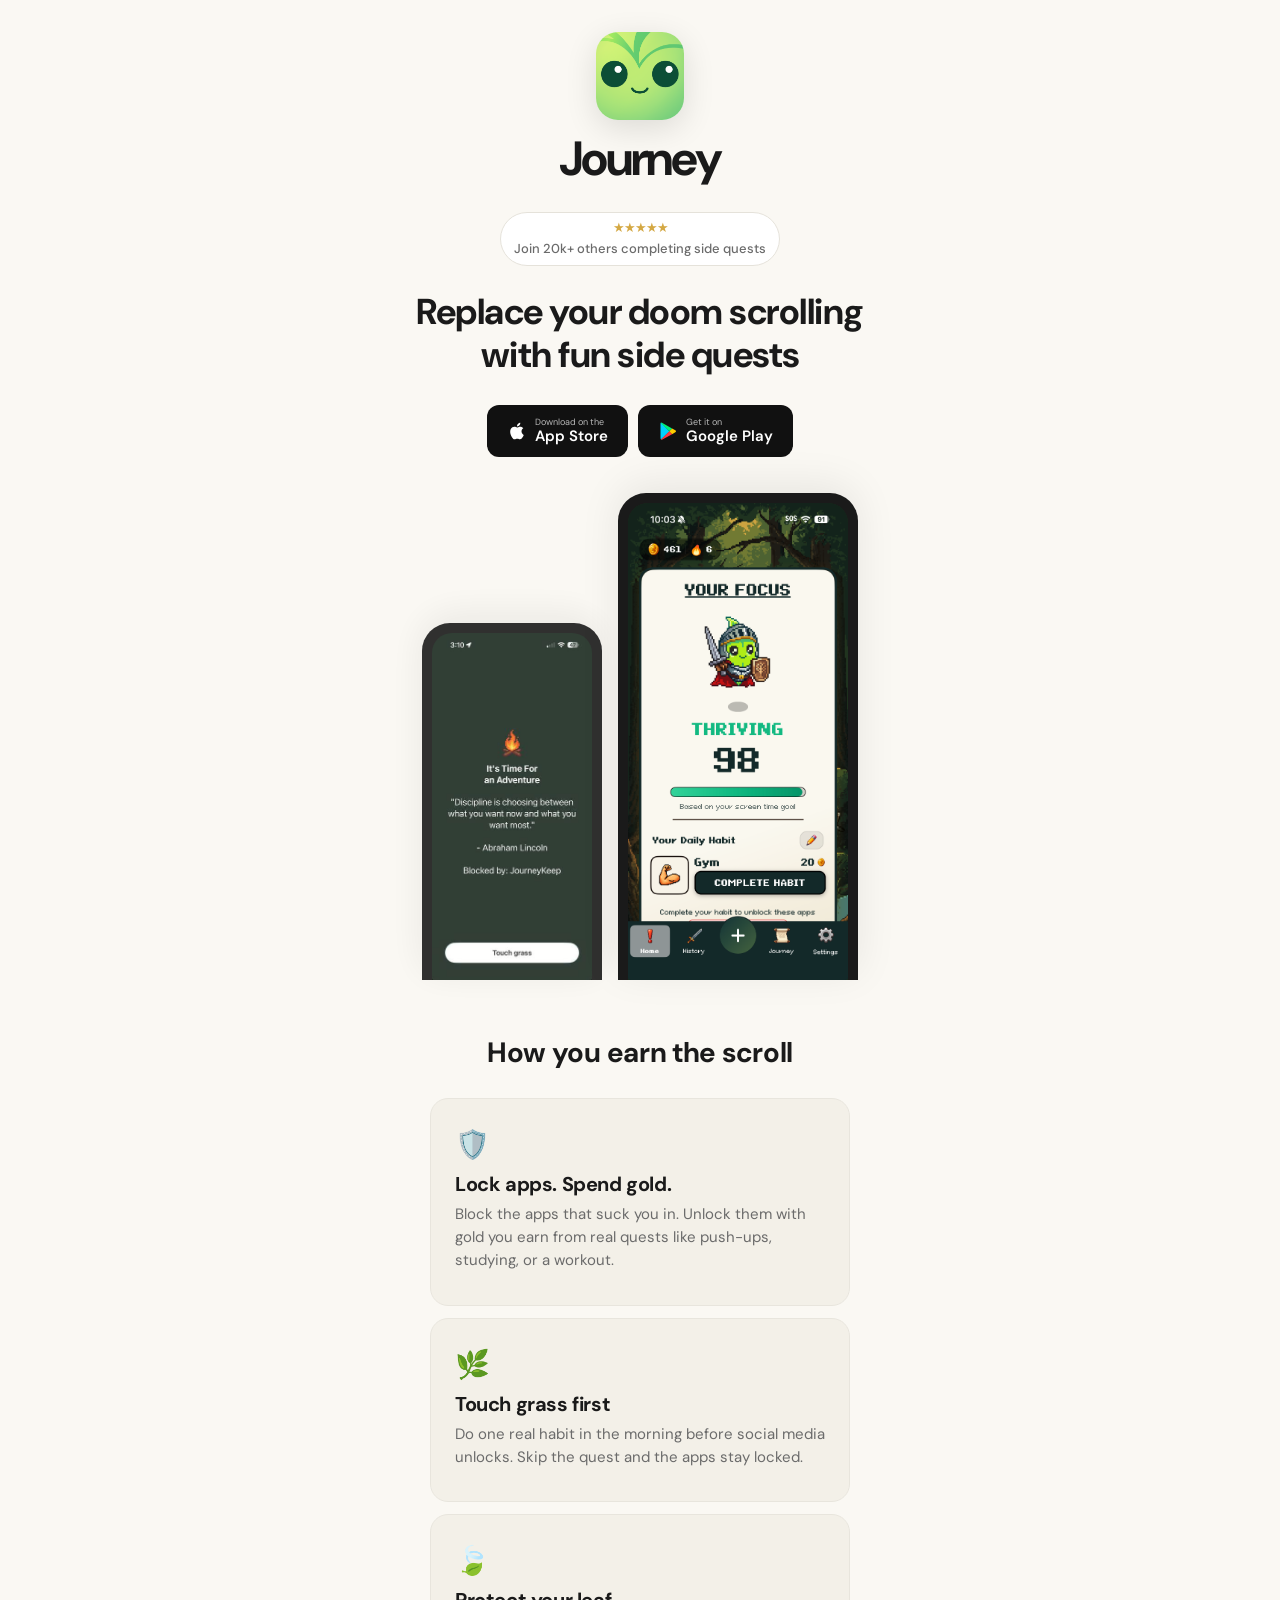
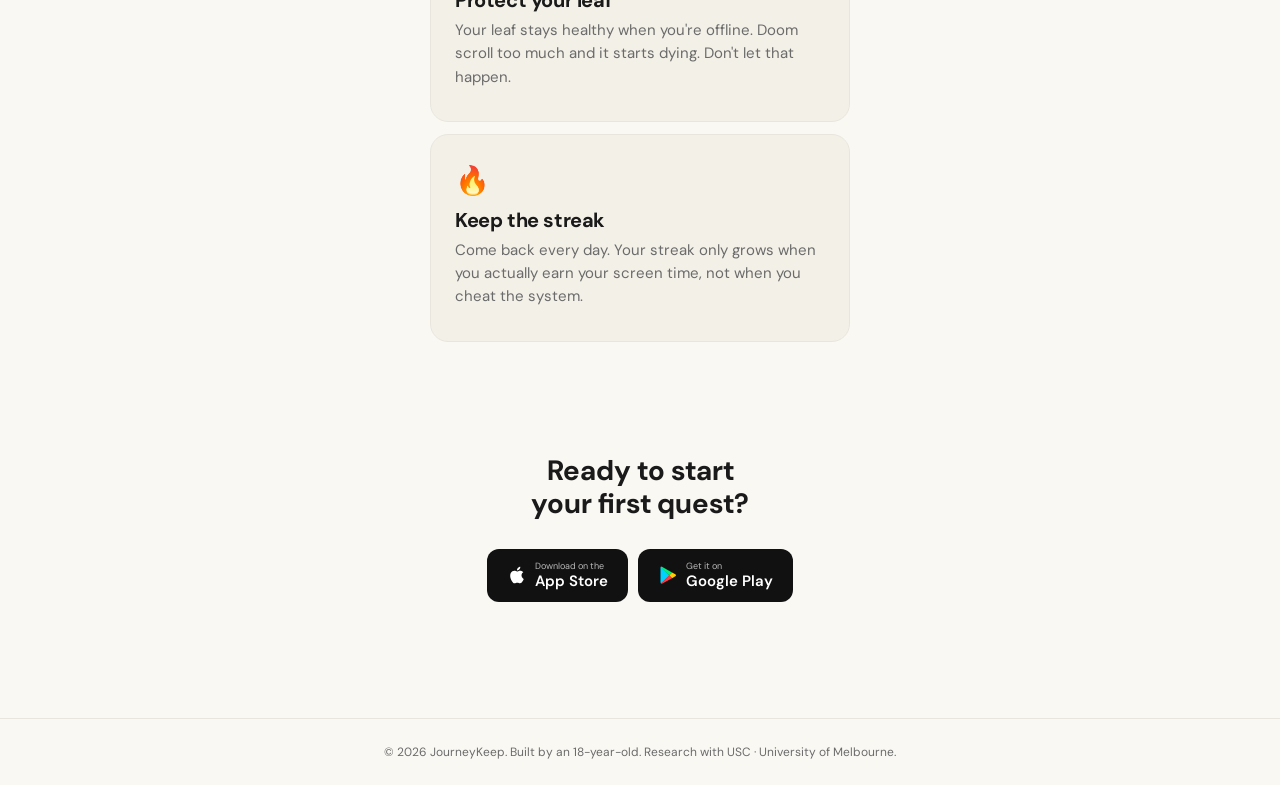
==== index.html @ 14f94127 "New" ====
<!DOCTYPE html>
<html lang="en">
<head>
<meta charset="UTF-8">
<meta name="viewport" content="width=device-width, initial-scale=1.0">
<title>JourneyKeep — Screen time RPG for iPhone &amp; Android</title>
<link rel="preconnect" href="https://fonts.googleapis.com">
<link href="https://fonts.googleapis.com/css2?family=DM+Sans:wght@400;500;700&family=Press+Start+2P&display=swap" rel="stylesheet">
<style>
  * { margin: 0; padding: 0; box-sizing: border-box; }

  :root {
    --bg: #FAF8F3;
    --bg-card: #F3F0E8;
    --text: #1a1a1a;
    --text-muted: #6b6b6b;
    --green: #2D5A3D;
    --green-dark: #1B3726;
    --green-light: #3A7A52;
    --gold: #D4A843;
  }

  html {
    -webkit-text-size-adjust: 100%;
  }

  body {
    font-family: 'DM Sans', sans-serif;
    background: var(--bg);
    color: var(--text);
    -webkit-font-smoothing: antialiased;
    overflow-x: hidden;
  }

  .container {
    width: 100%;
    max-width: 600px;
    margin: 0 auto;
    padding: 0 clamp(20px, 6vw, 28px);
    text-align: center;
  }

  /* SITE HEADER */
  .site-header {
    padding: clamp(20px, 5vw, 32px) clamp(16px, 5vw, 24px) 8px;
    text-align: center;
  }
  .site-header .brand {
    display: flex;
    flex-direction: column;
    align-items: center;
    gap: 14px;
    max-width: 600px;
    margin: 0 auto;
  }
  .logo-mark {
    width: clamp(64px, 18vw, 88px);
    height: clamp(64px, 18vw, 88px);
    border-radius: clamp(16px, 4vw, 22px);
    box-shadow: 0 8px 32px rgba(0,0,0,0.12);
  }
  .site-title {
    font-family: 'DM Sans', sans-serif;
    font-size: clamp(2rem, 9vw, 3rem);
    font-weight: 700;
    color: var(--text);
    letter-spacing: -0.04em;
    line-height: 1.05;
  }

  /* HERO */
  .hero {
    padding: 20px 0 0;
  }
  .badge {
    display: inline-flex;
    align-items: center;
    justify-content: center;
    flex-wrap: wrap;
    gap: 4px 6px;
    background: white;
    border: 1px solid #e5e2da;
    border-radius: 100px;
    padding: 7px 12px;
    font-size: clamp(11px, 3vw, 13px);
    font-weight: 500;
    color: var(--text-muted);
    margin: 0 auto 24px;
    max-width: min(280px, 78%);
    line-height: 1.3;
    text-align: center;
  }
  .badge .stars {
    color: var(--gold);
    letter-spacing: -1px;
  }
  .hero h2 {
    font-size: clamp(1.6rem, 6.5vw, 2.25rem);
    font-weight: 700;
    line-height: 1.2;
    margin: 0 auto 8px;
    letter-spacing: -0.5px;
    color: var(--text);
    max-width: 22ch;
    text-wrap: balance;
  }
  .hero .highlight {
    color: var(--green);
    font-family: 'Press Start 2P', monospace;
    font-size: 22px;
    display: block;
    margin-top: 8px;
    line-height: 1.5;
  }
  .store-buttons {
    display: flex;
    justify-content: center;
    flex-wrap: wrap;
    gap: 10px;
    margin: 28px 0 36px;
  }
  .store-btn {
    display: inline-flex;
    align-items: center;
    gap: 8px;
    background: #111;
    color: white;
    text-decoration: none;
    padding: 12px 20px;
    border-radius: 12px;
    font-size: 13px;
    font-weight: 500;
    transition: transform 0.2s, opacity 0.2s;
    min-height: 48px;
  }
  .store-btn:hover {
    transform: scale(1.03);
    opacity: 0.9;
  }
  .store-btn svg {
    width: 20px;
    height: 20px;
    fill: white;
  }
  .store-btn .store-label {
    text-align: left;
    line-height: 1.2;
  }
  .store-btn .store-label small {
    font-size: 9px;
    font-weight: 400;
    opacity: 0.7;
    display: block;
  }
  .store-btn .store-label span {
    font-size: 15px;
    font-weight: 600;
  }

  /* PHONES */
  .phones-wrap {
    display: flex;
    justify-content: center;
    align-items: flex-end;
    gap: clamp(8px, 3vw, 16px);
    margin: 0 auto -4px;
    padding: 0;
    width: 100%;
    max-width: 100%;
  }
  .phone {
    background: #1a1a1a;
    border-radius: clamp(18px, 5vw, 28px) clamp(18px, 5vw, 28px) 0 0;
    padding: clamp(6px, 2vw, 10px) clamp(6px, 2vw, 10px) 0;
    box-shadow: 0 -8px 40px rgba(0,0,0,0.08);
    flex: 0 1 auto;
    position: relative;
    min-width: 0;
  }
  .phone-main {
    width: min(240px, 48vw);
  }
  .phone-side {
    width: min(180px, 36vw);
    opacity: 0.9;
  }
  .phone-screen {
    border-radius: clamp(14px, 4vw, 20px) clamp(14px, 4vw, 20px) 0 0;
    overflow: hidden;
    background: var(--green-dark);
  }
  .phone-main .phone-screen {
    border-radius: clamp(14px, 4vw, 20px) clamp(14px, 4vw, 20px) 0 0;
    background: #1a2e1a;
  }
  .phone-screen img {
    width: 100%;
    height: auto;
    display: block;
  }

  @media (hover: hover) and (pointer: fine) {
    .phones-wrap .phone {
      transition: transform 0.4s cubic-bezier(0.25, 0.8, 0.25, 1),
        opacity 0.4s ease;
      transform-origin: bottom center;
    }
    .phones-wrap:has(.phone-side:hover) .phone-side {
      transform: scale(1.08);
      z-index: 2;
      opacity: 1;
    }
    .phones-wrap:has(.phone-side:hover) .phone-main {
      transform: scale(0.87);
      opacity: 0.78;
    }
    .phones-wrap:has(.phone-main:hover) .phone-main {
      transform: scale(1.08);
      z-index: 2;
      opacity: 1;
    }
    .phones-wrap:has(.phone-main:hover) .phone-side {
      transform: scale(0.87);
      opacity: 0.72;
    }
  }

  /* FEATURES */
  .features {
    padding: clamp(40px, 10vw, 60px) 0;
  }
  .features h2 {
    font-size: clamp(1.45rem, 5.5vw, 1.75rem);
    font-weight: 700;
    margin: 0 auto 28px;
    letter-spacing: -0.3px;
    line-height: 1.2;
    max-width: 16ch;
  }
  .feature-card {
    background: var(--bg-card);
    border: 1px solid #e8e5dd;
    border-radius: 18px;
    padding: clamp(22px, 5vw, 32px) clamp(18px, 5vw, 24px);
    margin: 0 auto 12px;
    text-align: left;
    max-width: 420px;
  }
  .feature-card .icon {
    font-size: 28px;
    margin-bottom: 12px;
    line-height: 1;
  }
  .feature-card h3 {
    font-size: clamp(1.1rem, 4vw, 1.25rem);
    font-weight: 700;
    margin-bottom: 6px;
    letter-spacing: -0.02em;
  }
  .feature-card p {
    font-size: clamp(14px, 3.6vw, 15px);
    color: var(--text-muted);
    line-height: 1.55;
  }

  /* CTA */
  .cta {
    padding: clamp(32px, 8vw, 40px) 0 clamp(56px, 12vw, 80px);
  }
  .cta h2 {
    font-size: clamp(1.45rem, 5.5vw, 1.75rem);
    font-weight: 700;
    margin-bottom: 8px;
    line-height: 1.2;
  }
  .cta p {
    font-size: clamp(14px, 3.6vw, 15px);
    color: var(--text-muted);
    margin: 0 auto 28px;
    max-width: 36ch;
    line-height: 1.5;
  }

  /* FOOTER */
  footer {
    padding: 24px clamp(16px, 5vw, 24px);
    text-align: center;
    font-size: 12px;
    color: var(--text-muted);
    border-top: 1px solid #e8e5dd;
    line-height: 1.5;
  }

  /* ANIMATIONS */
  @keyframes fadeUp {
    from { opacity: 0; transform: translateY(20px); }
    to { opacity: 1; transform: translateY(0); }
  }
  @media (prefers-reduced-motion: no-preference) {
    .hero, .features, .cta {
      animation: fadeUp 0.6s ease-out both;
    }
    .features { animation-delay: 0.1s; }
    .cta { animation-delay: 0.2s; }
  }

  @media (max-width: 480px) {
    .container {
      padding: 0 28px;
    }
    .badge {
      max-width: 240px;
      padding: 6px 10px;
      font-size: 11px;
    }
    .store-buttons {
      flex-direction: column;
      align-items: center;
      width: auto;
      max-width: none;
      margin-left: auto;
      margin-right: auto;
    }
    .store-btn {
      justify-content: flex-start;
      width: auto;
      min-width: 180px;
      max-width: 200px;
      padding: 10px 16px;
    }
    .feature-card {
      max-width: 100%;
    }
    .phone-side {
      width: min(132px, 34vw);
    }
    .phone-main {
      width: min(176px, 46vw);
    }
  }

  @media (max-width: 360px) {
    .phone-side {
      display: none;
    }
    .phone-main {
      width: min(220px, 72vw);
    }
  }
</style>
</head>
<body>

<header class="site-header">
  <div class="brand">
    <img class="logo-mark" src="assets/icon.png" width="88" height="88" alt="Journey app icon">
    <h1 class="site-title">Journey</h1>
  </div>
</header>

<section class="hero container">
  <div class="badge">
    <span class="stars">★★★★★</span>
    <span>Join 20k+ others completing side quests</span>
  </div>

  <h2>Replace your doom scrolling with fun side quests</h2>

  <div class="store-buttons">
    <a href="https://apps.apple.com/us/app/journeykeep-quests-focus/id6749665109" class="store-btn" target="_blank" rel="noopener noreferrer">
      <svg viewBox="0 0 24 24"><path d="M18.71 19.5c-.83 1.24-1.71 2.45-3.05 2.47-1.34.03-1.77-.79-3.29-.79-1.53 0-2 .77-3.27.82-1.31.05-2.3-1.32-3.14-2.53C4.25 17 2.94 12.45 4.7 9.39c.87-1.52 2.43-2.48 4.12-2.51 1.28-.02 2.5.87 3.29.87.78 0 2.26-1.07 3.8-.91.65.03 2.47.26 3.64 1.98-.09.06-2.17 1.28-2.15 3.81.03 3.02 2.65 4.03 2.68 4.04-.03.07-.42 1.44-1.38 2.83M13 3.5c.73-.83 1.94-1.46 2.94-1.5.13 1.17-.34 2.35-1.04 3.19-.69.85-1.83 1.51-2.95 1.42-.15-1.15.41-2.35 1.05-3.11z"/></svg>
      <div class="store-label">
        <small>Download on the</small>
        <span>App Store</span>
      </div>
    </a>
    <a href="https://play.google.com/store/apps/details?id=com.journeykeep.app" class="store-btn" target="_blank" rel="noopener noreferrer">
      <svg viewBox="0 0 24 24"><path d="M3.61 1.81C3.24 2.2 3 2.79 3 3.56v16.88c0 .77.24 1.36.61 1.75l.11.1L13.5 12.5v-.24L3.72 1.71l-.11.1z" fill="#00d2ff"/><path d="M16.81 15.81l-3.31-3.31v-.24l3.31-3.31.07.04 3.92 2.23c1.12.63 1.12 1.67 0 2.31l-3.92 2.23-.07.05z" fill="#ffcc00"/><path d="M16.88 15.76 13.5 12.38 3.61 22.19c.37.39.98.44 1.67.05l11.6-6.48" fill="#ff3a44"/><path d="M16.88 9 5.28 2.5c-.69-.38-1.3-.34-1.67.05l9.89 9.83 3.38-3.38z" fill="#00f076"/></svg>
      <div class="store-label">
        <small>Get it on</small>
        <span>Google Play</span>
      </div>
    </a>
  </div>

  <div class="phones-wrap">
    <div class="phone phone-side">
      <div class="phone-screen">
        <img src="[data-uri]" alt="JourneyKeep block screen">
      </div>
    </div>
    <div class="phone phone-main">
      <div class="phone-screen">
        <img src="assets/Screenshot%202026-05-07%20at%2010.03.05%E2%80%AFAM.png" alt="JourneyKeep quest screen">
      </div>
    </div>
  </div>
</section>

<section class="features container">
  <h2>How you earn the scroll</h2>

  <div class="feature-card">
    <div class="icon">🛡️</div>
    <h3>Lock apps. Spend gold.</h3>
    <p>Block the apps that suck you in. Unlock them with gold you earn from real quests like push-ups, studying, or a workout.</p>
  </div>

  <div class="feature-card">
    <div class="icon">🌿</div>
    <h3>Touch grass first</h3>
    <p>Do one real habit in the morning before social media unlocks. Skip the quest and the apps stay locked.</p>
  </div>

  <div class="feature-card">
    <div class="icon">🍃</div>
    <h3>Protect your leaf</h3>
    <p>Your leaf stays healthy when you're offline. Doom scroll too much and it starts dying. Don't let that happen.</p>
  </div>

  <div class="feature-card">
    <div class="icon">🔥</div>
    <h3>Keep the streak</h3>
    <p>Come back every day. Your streak only grows when you actually earn your screen time, not when you cheat the system.</p>
  </div>
</section>

<section class="cta container">
  <h2>Ready to start<br>your first quest?</h2>

  <div class="store-buttons">
    <a href="https://apps.apple.com/us/app/journeykeep-quests-focus/id6749665109" class="store-btn" target="_blank" rel="noopener noreferrer">
      <svg viewBox="0 0 24 24"><path d="M18.71 19.5c-.83 1.24-1.71 2.45-3.05 2.47-1.34.03-1.77-.79-3.29-.79-1.53 0-2 .77-3.27.82-1.31.05-2.3-1.32-3.14-2.53C4.25 17 2.94 12.45 4.7 9.39c.87-1.52 2.43-2.48 4.12-2.51 1.28-.02 2.5.87 3.29.87.78 0 2.26-1.07 3.8-.91.65.03 2.47.26 3.64 1.98-.09.06-2.17 1.28-2.15 3.81.03 3.02 2.65 4.03 2.68 4.04-.03.07-.42 1.44-1.38 2.83M13 3.5c.73-.83 1.94-1.46 2.94-1.5.13 1.17-.34 2.35-1.04 3.19-.69.85-1.83 1.51-2.95 1.42-.15-1.15.41-2.35 1.05-3.11z"/></svg>
      <div class="store-label">
        <small>Download on the</small>
        <span>App Store</span>
      </div>
    </a>
    <a href="https://play.google.com/store/apps/details?id=com.journeykeep.app" class="store-btn" target="_blank" rel="noopener noreferrer">
      <svg viewBox="0 0 24 24"><path d="M3.61 1.81C3.24 2.2 3 2.79 3 3.56v16.88c0 .77.24 1.36.61 1.75l.11.1L13.5 12.5v-.24L3.72 1.71l-.11.1z" fill="#00d2ff"/><path d="M16.81 15.81l-3.31-3.31v-.24l3.31-3.31.07.04 3.92 2.23c1.12.63 1.12 1.67 0 2.31l-3.92 2.23-.07.05z" fill="#ffcc00"/><path d="M16.88 15.76 13.5 12.38 3.61 22.19c.37.39.98.44 1.67.05l11.6-6.48" fill="#ff3a44"/><path d="M16.88 9 5.28 2.5c-.69-.38-1.3-.34-1.67.05l9.89 9.83 3.38-3.38z" fill="#00f076"/></svg>
      <div class="store-label">
        <small>Get it on</small>
        <span>Google Play</span>
      </div>
    </a>
  </div>
</section>

<footer>
  © 2026 JourneyKeep. Built by an 18-year-old. Research with USC · University&nbsp;of&nbsp;Melbourne.
</footer>

</body>
</html>
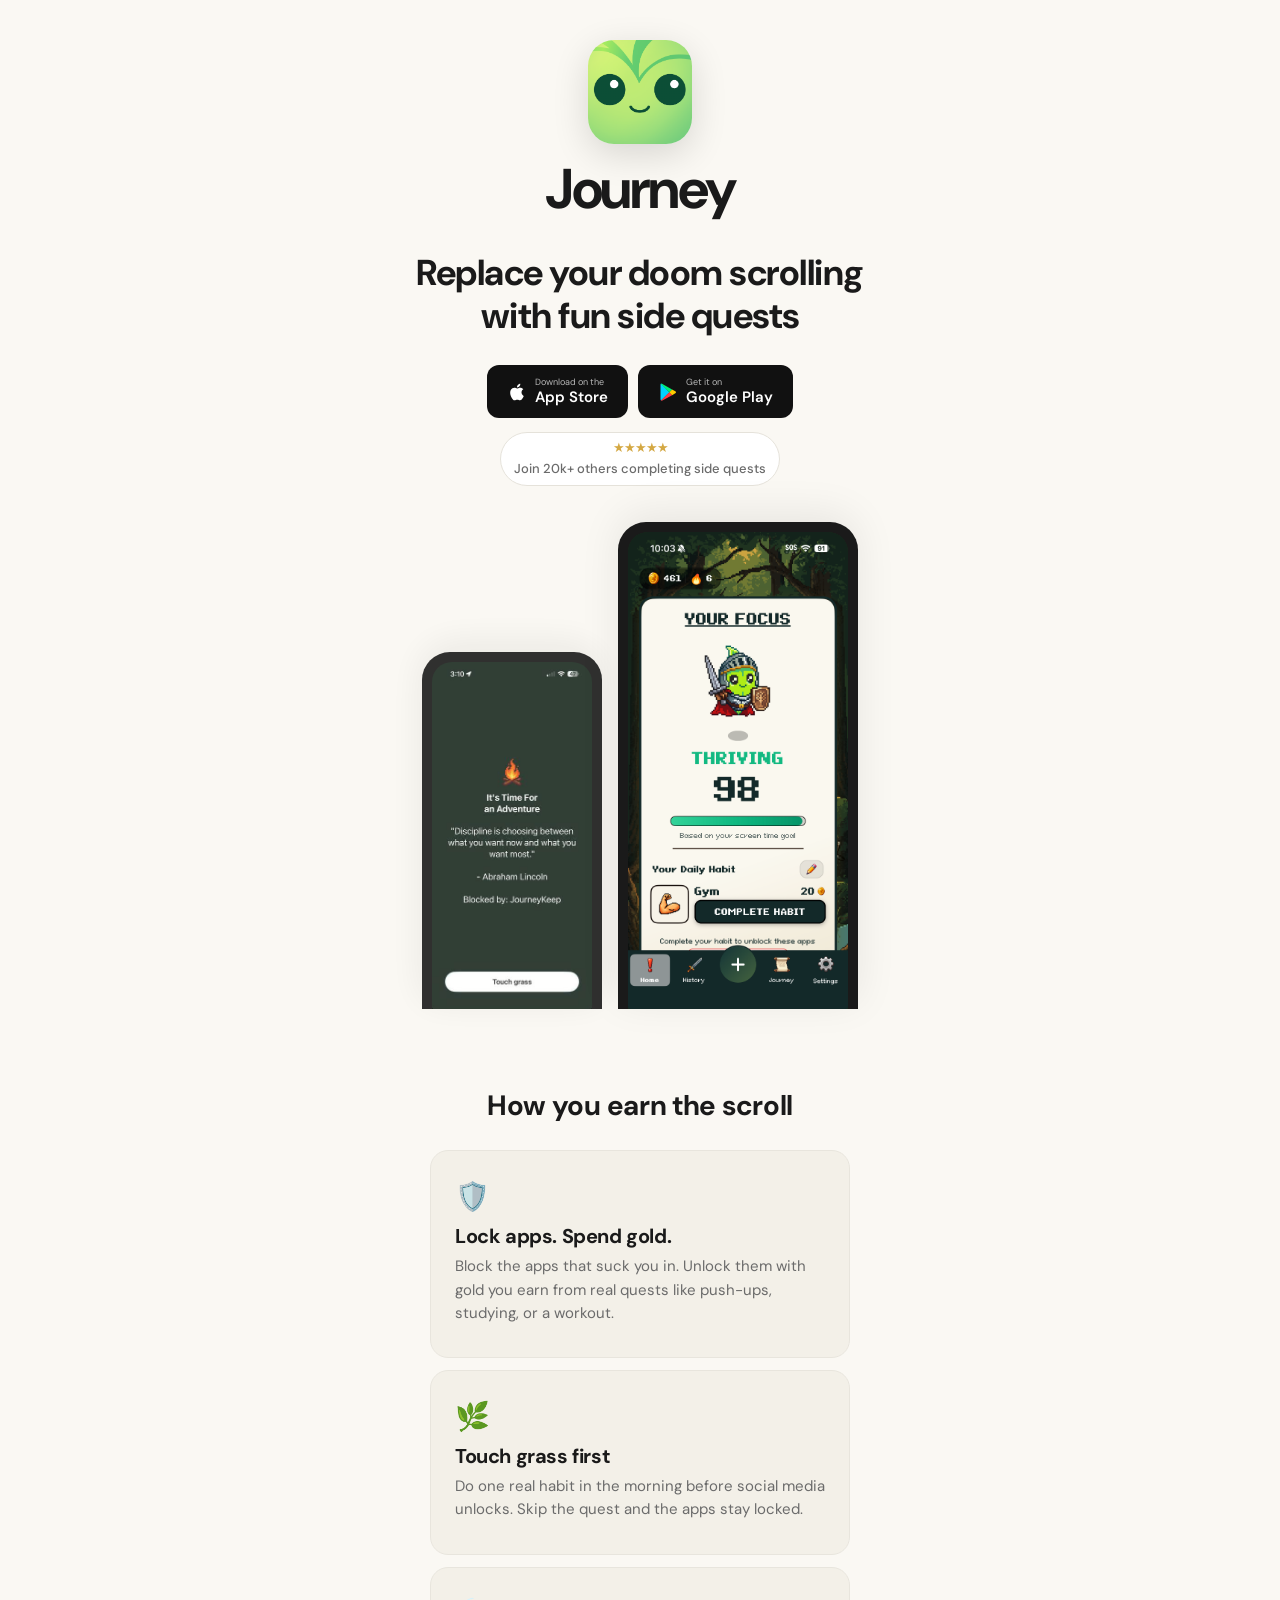
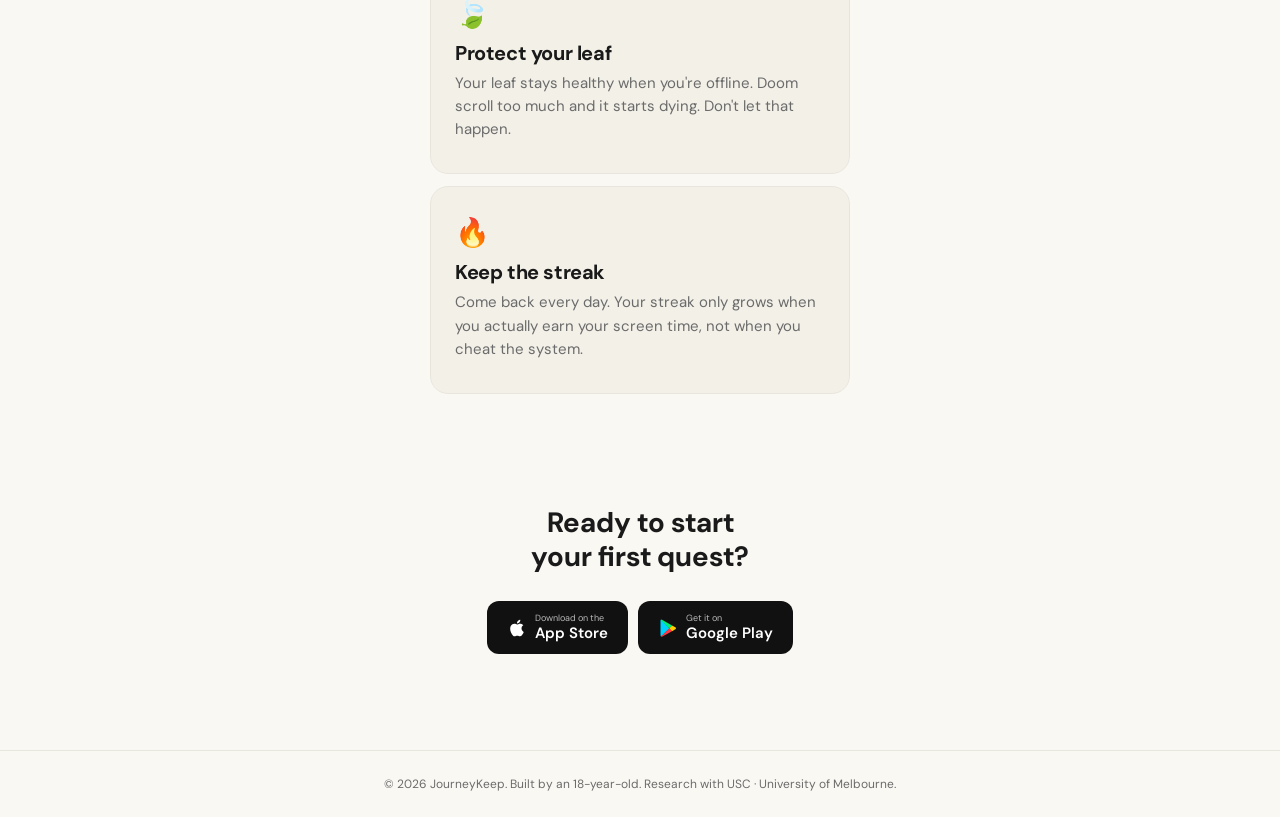
==== commit 358b6abd: "New1" ====
--- a/index.html
+++ b/index.html
@@ -42,26 +42,26 @@
 
   /* SITE HEADER */
   .site-header {
-    padding: clamp(20px, 5vw, 32px) clamp(16px, 5vw, 24px) 8px;
+    padding: clamp(28px, 6vw, 40px) clamp(16px, 5vw, 24px) 12px;
     text-align: center;
   }
   .site-header .brand {
     display: flex;
     flex-direction: column;
     align-items: center;
-    gap: 14px;
+    gap: 16px;
     max-width: 600px;
     margin: 0 auto;
   }
   .logo-mark {
-    width: clamp(64px, 18vw, 88px);
-    height: clamp(64px, 18vw, 88px);
-    border-radius: clamp(16px, 4vw, 22px);
-    box-shadow: 0 8px 32px rgba(0,0,0,0.12);
+    width: clamp(80px, 22vw, 104px);
+    height: clamp(80px, 22vw, 104px);
+    border-radius: clamp(18px, 5vw, 26px);
+    box-shadow: 0 10px 36px rgba(0,0,0,0.14);
   }
   .site-title {
     font-family: 'DM Sans', sans-serif;
-    font-size: clamp(2rem, 9vw, 3rem);
+    font-size: clamp(2.6rem, 11vw, 3.5rem);
     font-weight: 700;
     color: var(--text);
     letter-spacing: -0.04em;
@@ -85,7 +85,7 @@
     font-size: clamp(11px, 3vw, 13px);
     font-weight: 500;
     color: var(--text-muted);
-    margin: 0 auto 24px;
+    margin: 0 auto 28px;
     max-width: min(280px, 78%);
     line-height: 1.3;
     text-align: center;
@@ -101,7 +101,7 @@
     margin: 0 auto 8px;
     letter-spacing: -0.5px;
     color: var(--text);
-    max-width: 22ch;
+    max-width: 28ch;
     text-wrap: balance;
   }
   .hero .highlight {
@@ -117,7 +117,10 @@
     justify-content: center;
     flex-wrap: wrap;
     gap: 10px;
-    margin: 28px 0 36px;
+    margin: 28px 0 16px;
+  }
+  .hero .store-buttons {
+    margin-bottom: 14px;
   }
   .store-btn {
     display: inline-flex;
@@ -163,7 +166,7 @@
     justify-content: center;
     align-items: flex-end;
     gap: clamp(8px, 3vw, 16px);
-    margin: 0 auto -4px;
+    margin: 8px auto 0;
     padding: 0;
     width: 100%;
     max-width: 100%;
@@ -227,7 +230,7 @@
 
   /* FEATURES */
   .features {
-    padding: clamp(40px, 10vw, 60px) 0;
+    padding: clamp(56px, 12vw, 80px) 0 clamp(40px, 10vw, 60px);
   }
   .features h2 {
     font-size: clamp(1.45rem, 5.5vw, 1.75rem);
@@ -308,10 +311,28 @@
     .container {
       padding: 0 28px;
     }
+    .site-header {
+      padding-top: 32px;
+      padding-bottom: 16px;
+    }
+    .logo-mark {
+      width: 96px;
+      height: 96px;
+      border-radius: 24px;
+    }
+    .site-title {
+      font-size: 3rem;
+    }
+    .hero h2 {
+      max-width: none;
+      padding: 0 4px;
+      font-size: clamp(1.7rem, 7.2vw, 2.1rem);
+    }
     .badge {
       max-width: 240px;
       padding: 6px 10px;
       font-size: 11px;
+      margin-bottom: 24px;
     }
     .store-buttons {
       flex-direction: column;
@@ -328,6 +349,9 @@
       max-width: 200px;
       padding: 10px 16px;
     }
+    .features {
+      padding-top: 64px;
+    }
     .feature-card {
       max-width: 100%;
     }
@@ -359,11 +383,6 @@
 </header>
 
 <section class="hero container">
-  <div class="badge">
-    <span class="stars">★★★★★</span>
-    <span>Join 20k+ others completing side quests</span>
-  </div>
-
   <h2>Replace your doom scrolling with fun side quests</h2>
 
   <div class="store-buttons">
@@ -383,6 +402,11 @@
     </a>
   </div>
 
+  <div class="badge">
+    <span class="stars">★★★★★</span>
+    <span>Join 20k+ others completing side quests</span>
+  </div>
+
   <div class="phones-wrap">
     <div class="phone phone-side">
       <div class="phone-screen">
